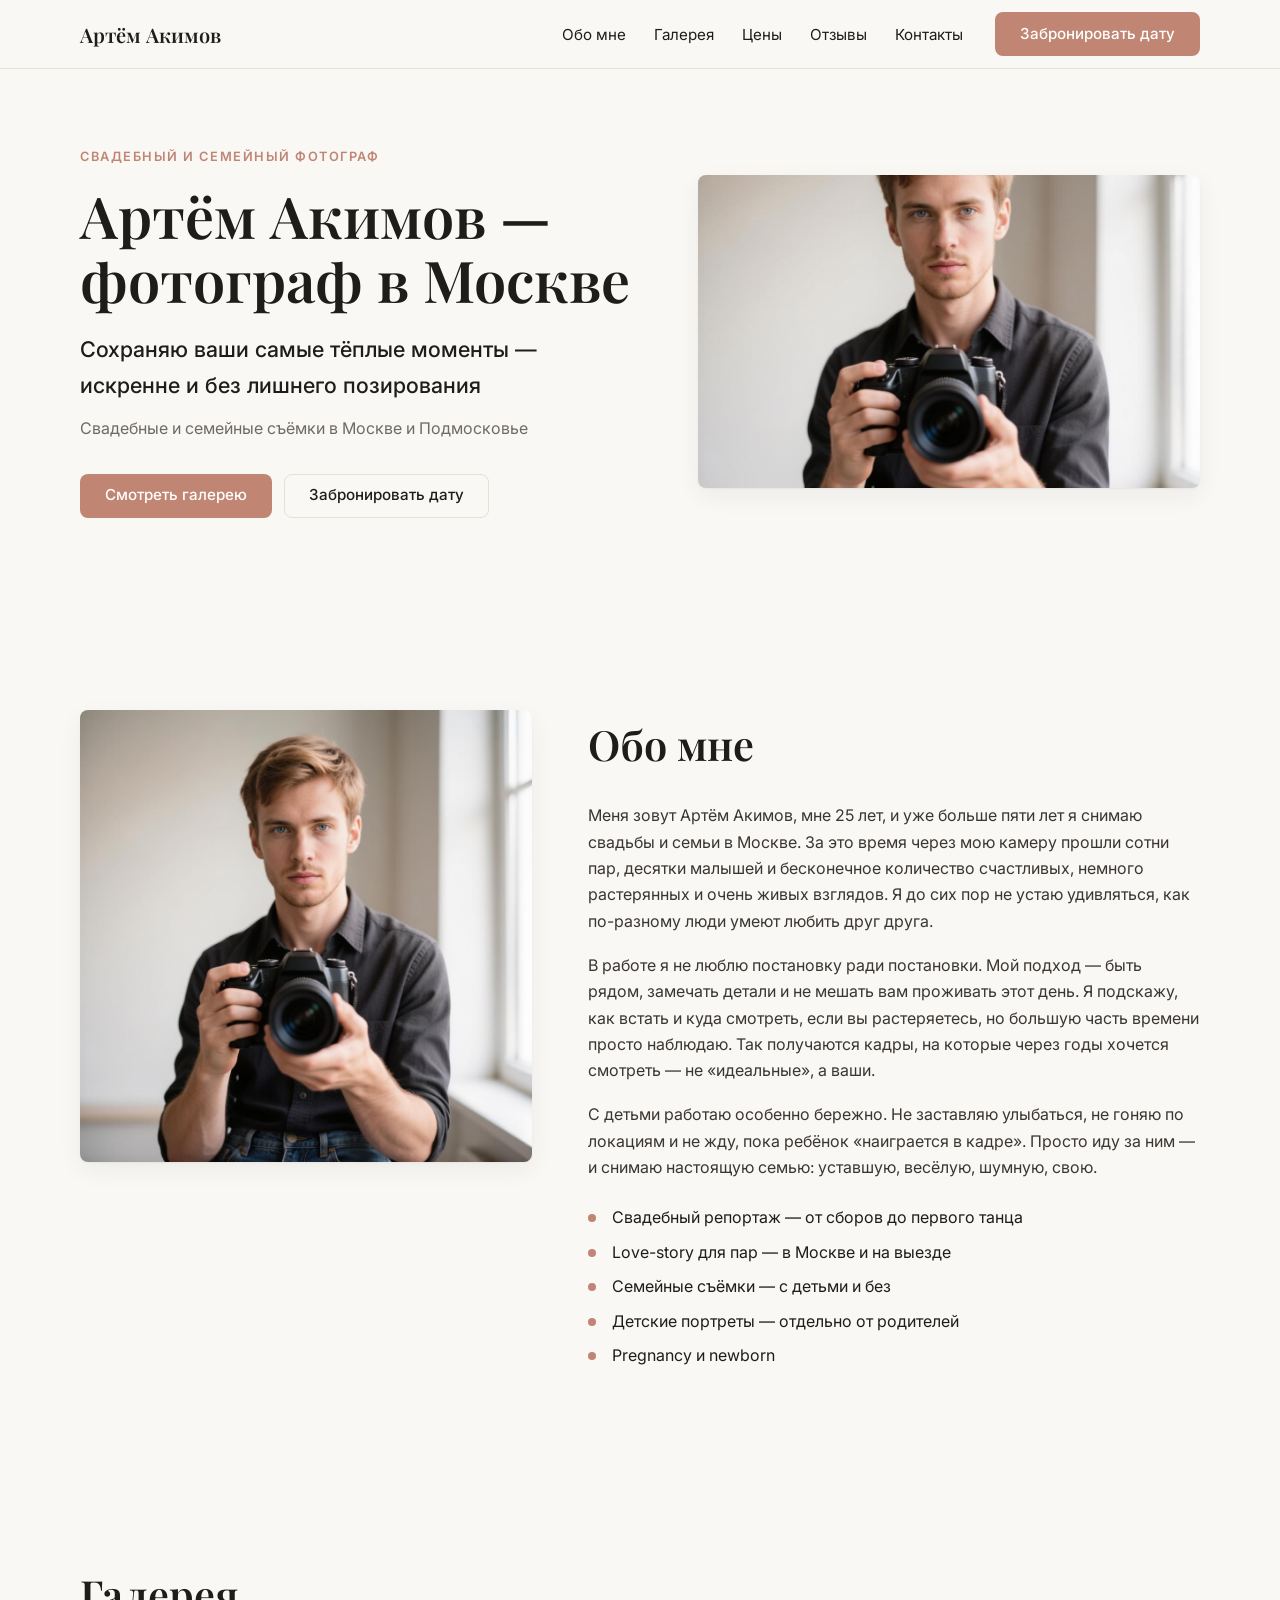
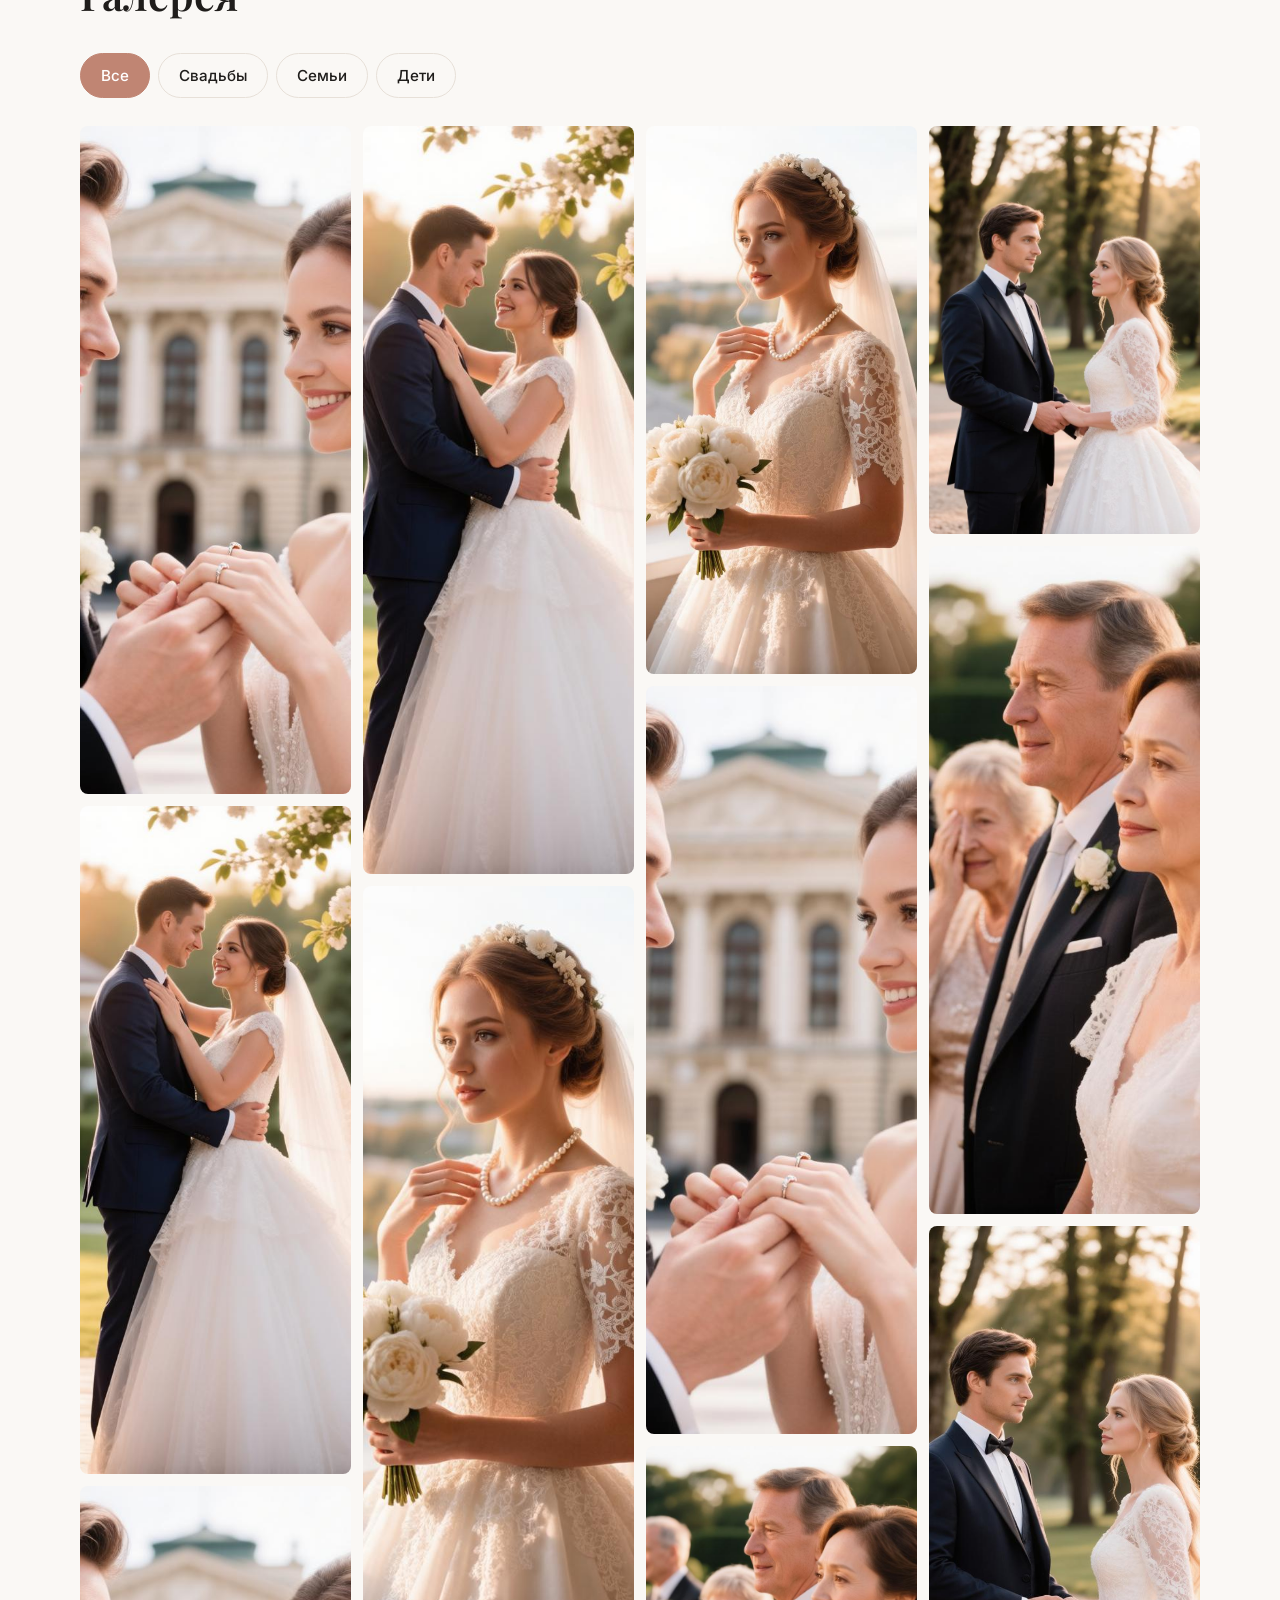
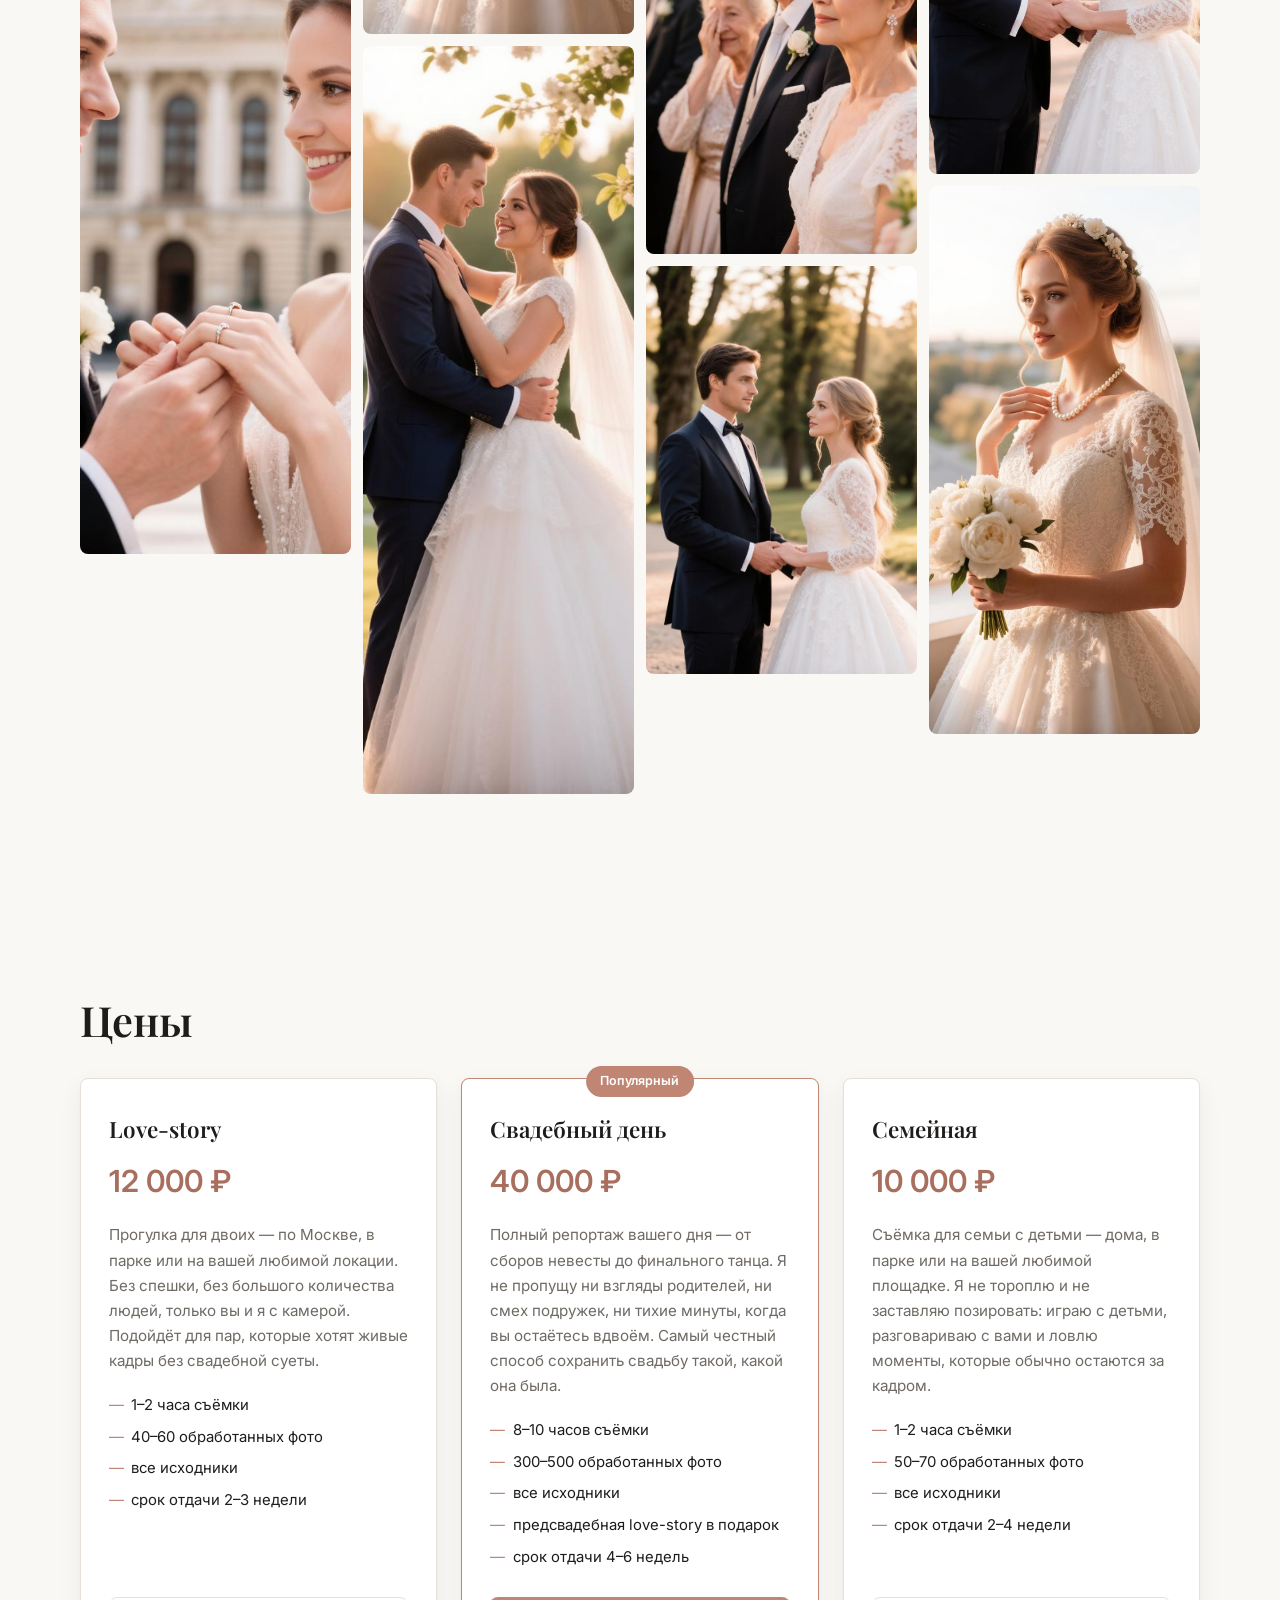
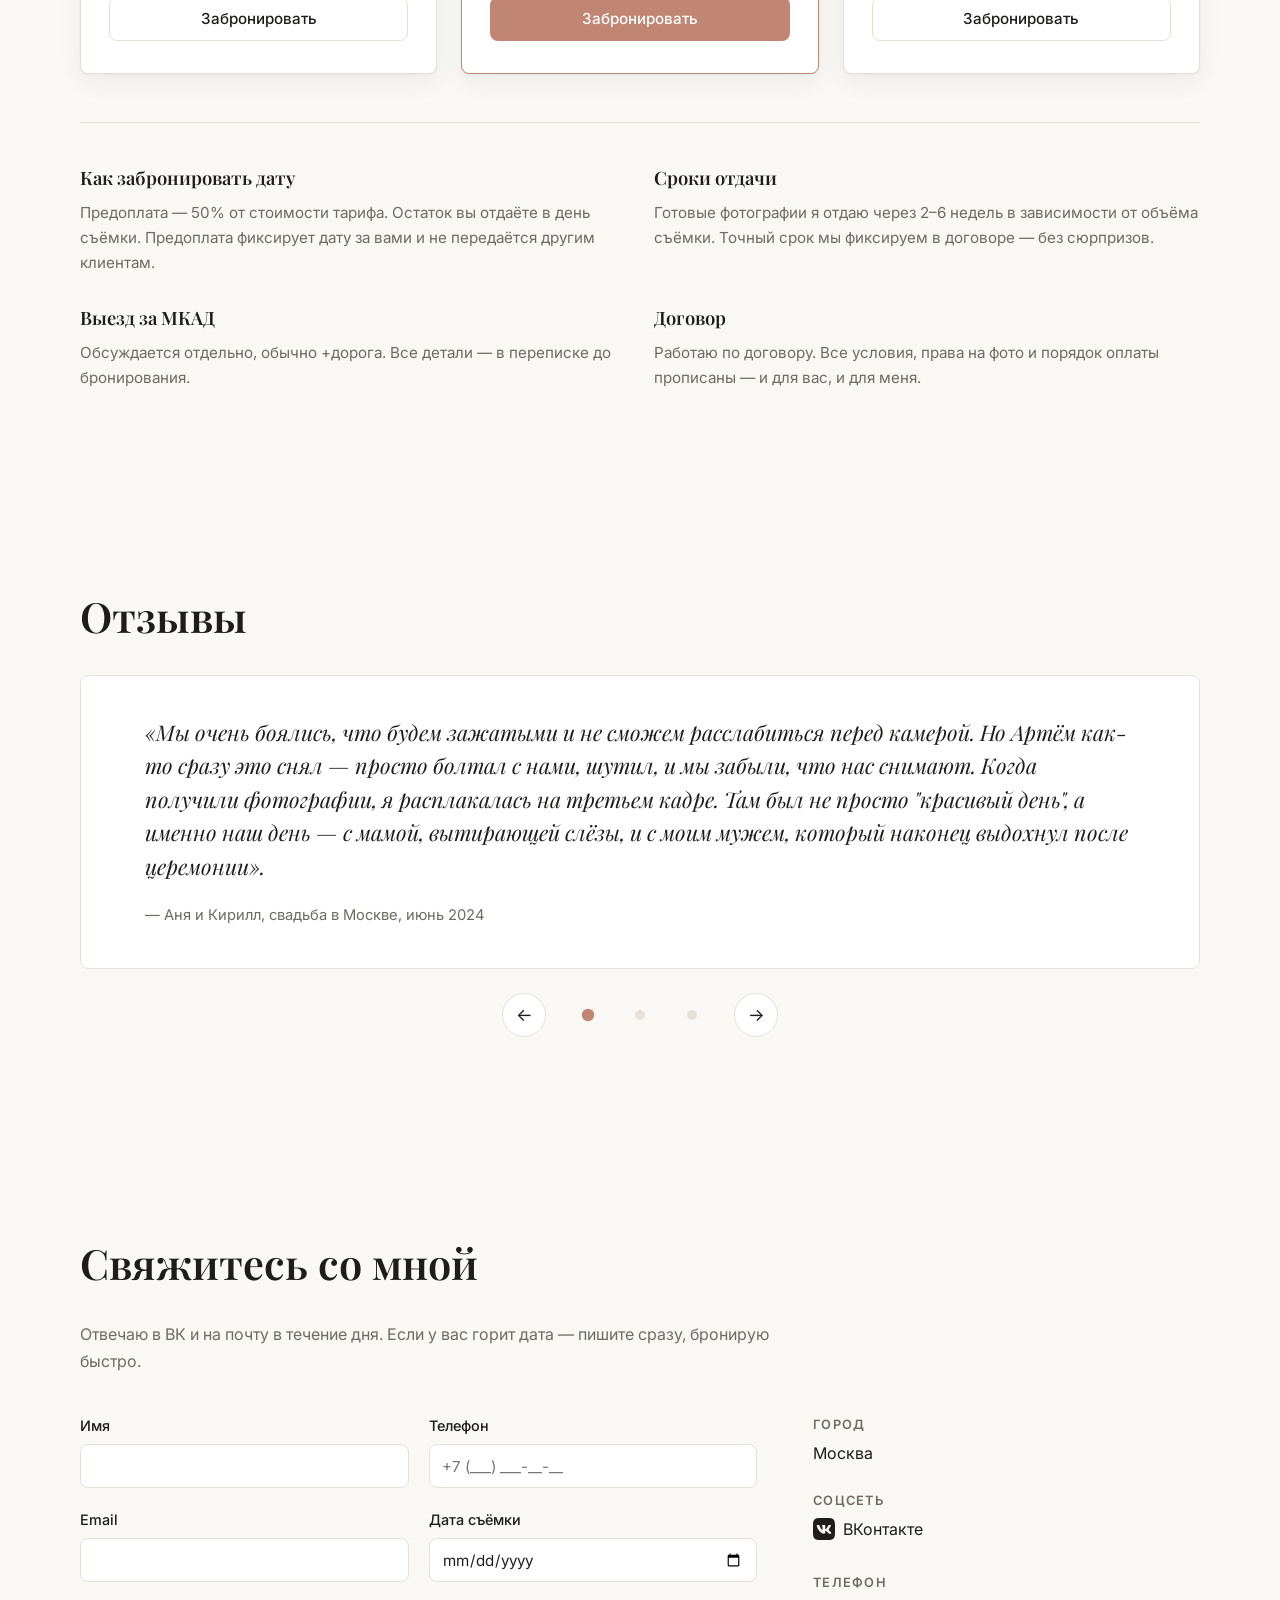
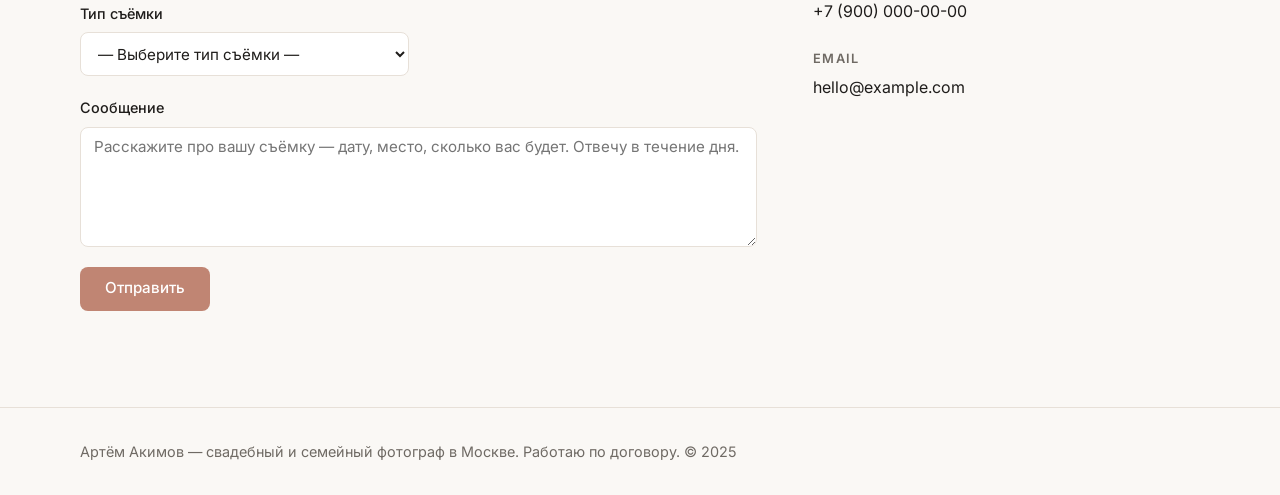
==== index.html @ 5e15978b "Сайт свадебного фотографа с админ-панелью" ====
<!DOCTYPE html>
<html lang="ru">
<head>
  <meta charset="UTF-8">
  <meta name="viewport" content="width=device-width, initial-scale=1">
  <title>Артём Акимов — свадебный и семейный фотограф в Москве</title>
  <meta name="description" content="Свадебные и семейные фотосессии в Москве и Подмосковье. Искренние кадры без лишнего позирования. Работаю по договору, предоплата 50%. Бронируйте дату.">
  <meta name="theme-color" content="#faf8f5">

  <!-- Open Graph -->
  <meta property="og:type" content="website">
  <meta property="og:locale" content="ru_RU">
  <meta property="og:title" content="Артём Акимов — свадебный и семейный фотограф в Москве">
  <meta property="og:description" content="Свадебные и семейные фотосессии в Москве и Подмосковье. Искренние кадры без лишнего позирования.">
  <meta property="og:image" content="data:image/svg+xml,%3Csvg xmlns='http://www.w3.org/2000/svg' width='1200' height='630' viewBox='0 0 1200 630'%3E%3Crect width='100%25' height='100%25' fill='%23faf8f5'/%3E%3Ctext x='50%25' y='50%25' dominant-baseline='middle' text-anchor='middle' font-family='sans-serif' font-size='40' fill='%23c08573'%3EАртём Акимов — свадебный и семейный фотограф в Москве%3C/text%3E%3C/svg%3E">

  <!-- Favicon: inline SVG, без внешних файлов -->
  <link rel="icon" href="data:image/svg+xml,%3Csvg xmlns='http://www.w3.org/2000/svg' viewBox='0 0 32 32'%3E%3Crect width='32' height='32' rx='7' fill='%23c08573'/%3E%3Ccircle cx='16' cy='16' r='8' fill='none' stroke='%23faf8f5' stroke-width='2.5'/%3E%3Ccircle cx='16' cy='16' r='3' fill='%23faf8f5'/%3E%3C/svg%3E">

  <!-- Шрифты: preconnect + display=swap (подключение без блокировки рендера) -->
  <link rel="preconnect" href="https://fonts.googleapis.com">
  <link rel="preconnect" href="https://fonts.gstatic.com" crossorigin>
  <link href="https://fonts.googleapis.com/css2?family=Inter:wght@400;500;600&family=Playfair+Display:ital,wght@0,500;0,600;0,700;1,500&display=swap" rel="stylesheet">

  <link rel="stylesheet" href="style.css">
</head>
<body>

  <a class="skip-link" href="#main">Перейти к содержимому</a>

  <!-- ===== Шапка с навигацией ===== -->
  <header class="header" id="header">
    <div class="container header__inner">
      <a class="header__logo" href="#top">Артём Акимов</a>

      <button class="burger" id="burger" aria-expanded="false" aria-controls="nav" aria-label="Открыть меню">
        <span></span><span></span><span></span>
      </button>

      <nav class="nav" id="nav" aria-label="Основная навигация">
        <ul class="nav__list">
          <li><a href="#about">Обо мне</a></li>
          <li><a href="#gallery">Галерея</a></li>
          <li><a href="#pricing">Цены</a></li>
          <li><a href="#testimonials">Отзывы</a></li>
          <li><a href="#contacts">Контакты</a></li>
        </ul>
        <a class="btn btn--primary nav__cta" href="#contacts">Забронировать дату</a>
      </nav>
    </div>
  </header>

  <main id="main">

    <!-- ===== Hero ===== -->
    <section class="hero" id="top" aria-label="Приветствие">
      <div class="container hero__inner">
        <div class="hero__content">
          <p class="hero__eyebrow">Свадебный и семейный фотограф</p>
          <h1 class="hero__title">Артём Акимов — фотограф в Москве</h1>
          <p class="hero__slogan">Сохраняю ваши самые тёплые моменты — искренне и без лишнего позирования</p>
          <p class="hero__subtitle">Свадебные и семейные съёмки в Москве и Подмосковье</p>
          <div class="hero__actions">
            <a class="btn btn--primary" href="#gallery">Смотреть галерею</a>
            <a class="btn btn--secondary" href="#contacts">Забронировать дату</a>
          </div>
        </div>
        <div class="hero__media">
          <img src="image.jpeg"
               srcset="image.jpeg 1024w"
               sizes="100vw"
               width="1024" height="1024"
               fetchpriority="high" loading="eager" decoding="async"
               alt="Портрет фотографа Артёма Акимова с камерой">
        </div>
      </div>
    </section>

    <!-- ===== Обо мне ===== -->
    <section class="section" id="about">
      <div class="container about__inner">
        <div class="about__media reveal">
          <img src="image.jpeg"
               width="1024" height="1024"
               loading="lazy" decoding="async"
               alt="Портрет фотографа Артёма Акимова с камерой">
        </div>
        <div class="about__content">
          <h2 class="section__title reveal">Обо мне</h2>
          <p class="reveal">Меня зовут Артём Акимов, мне 25 лет, и уже больше пяти лет я снимаю свадьбы и семьи в Москве. За это время через мою камеру прошли сотни пар, десятки малышей и бесконечное количество счастливых, немного растерянных и очень живых взглядов. Я до сих пор не устаю удивляться, как по-разному люди умеют любить друг друга.</p>
          <p class="reveal">В работе я не люблю постановку ради постановки. Мой подход — быть рядом, замечать детали и не мешать вам проживать этот день. Я подскажу, как встать и куда смотреть, если вы растеряетесь, но большую часть времени просто наблюдаю. Так получаются кадры, на которые через годы хочется смотреть — не «идеальные», а ваши.</p>
          <p class="reveal">С детьми работаю особенно бережно. Не заставляю улыбаться, не гоняю по локациям и не жду, пока ребёнок «наиграется в кадре». Просто иду за ним — и снимаю настоящую семью: уставшую, весёлую, шумную, свою.</p>
          <ul class="about__list reveal">
            <li>Свадебный репортаж — от сборов до первого танца</li>
            <li>Love-story для пар — в Москве и на выезде</li>
            <li>Семейные съёмки — с детьми и без</li>
            <li>Детские портреты — отдельно от родителей</li>
            <li>Pregnancy и newborn</li>
          </ul>
        </div>
      </div>
    </section>

    <!-- ===== Галерея ===== -->
    <section class="section" id="gallery">
      <div class="container">
        <h2 class="section__title reveal">Галерея</h2>

        <div class="gallery__tabs reveal" role="group" aria-label="Фильтр галереи">
          <button class="tab is-active" data-filter="all" aria-pressed="true">Все</button>
          <button class="tab" data-filter="weddings" aria-pressed="false">Свадьбы</button>
          <button class="tab" data-filter="families" aria-pressed="false">Семьи</button>
          <button class="tab" data-filter="kids" aria-pressed="false">Дети</button>
        </div>

        <div class="gallery__grid" id="galleryGrid">

          <!-- Фото из папки img: свадебная церемония — обмен кольцами -->
          <figure class="gallery__item" data-category="weddings" data-full="img/image (1).jpeg" style="--span: 34">
            <img src="img/image (1).jpeg"
                 srcset="img/image%20(1).jpeg 1024w"
                 sizes="(max-width: 767px) 50vw, (max-width: 1023px) 33vw, 25vw"
                 width="1024" height="1024" loading="lazy" decoding="async"
                 alt="Свадебная церемония в Москве — жених и невеста обмениваются кольцами">
          </figure>

          <!-- Фото из папки img: первый танец молодожёнов -->
          <figure class="gallery__item" data-category="weddings" data-full="img/image (2).jpeg" style="--span: 38">
            <img src="img/image (2).jpeg"
                 srcset="img/image%20(2).jpeg 1024w"
                 sizes="(max-width: 767px) 50vw, (max-width: 1023px) 33vw, 25vw"
                 width="1024" height="1024" loading="lazy" decoding="async"
                 alt="Первый танец молодожёнов на свадьбе в Подмосковье">
          </figure>

          <!-- Фото из папки img: невеста на сборах -->
          <figure class="gallery__item" data-category="weddings" data-full="img/image (3).jpeg" style="--span: 28">
            <img src="img/image (3).jpeg"
                 srcset="img/image%20(3).jpeg 1024w"
                 sizes="(max-width: 767px) 50vw, (max-width: 1023px) 33vw, 25vw"
                 width="1024" height="1024" loading="lazy" decoding="async"
                 alt="Невеста на сборах — момент перед выходом к жениху">
          </figure>

          <!-- Фото из папки img: свадебный портрет на закате -->
          <figure class="gallery__item" data-category="weddings" data-full="img/image (4).jpeg" style="--span: 21">
            <img src="img/image (4).jpeg"
                 srcset="img/image%20(4).jpeg 1024w"
                 sizes="(max-width: 767px) 50vw, (max-width: 1023px) 33vw, 25vw"
                 width="1024" height="1024" loading="lazy" decoding="async"
                 alt="Свадебный портрет пары на закате в парке">
          </figure>

          <!-- Фото из папки img: эмоции гостей, слёзы родителей -->
          <figure class="gallery__item" data-category="weddings" data-full="img/image (5).jpeg" style="--span: 34">
            <img src="img/image (5).jpeg"
                 srcset="img/image%20(5).jpeg 1024w"
                 sizes="(max-width: 767px) 50vw, (max-width: 1023px) 33vw, 25vw"
                 width="1024" height="1024" loading="lazy" decoding="async"
                 alt="Эмоции гостей на свадьбе — родители вытирают слёзы">
          </figure>

          <!-- Фото из папки img: пара на крыше с видом на Москву -->
          <figure class="gallery__item" data-category="weddings" data-full="img/image (1).jpeg" style="--span: 38">
            <img src="img/image (1).jpeg"
                 srcset="img/image%20(1).jpeg 1024w"
                 sizes="(max-width: 767px) 50vw, (max-width: 1023px) 33vw, 25vw"
                 width="1024" height="1024" loading="lazy" decoding="async"
                 alt="Пара обнимается на крыше с видом на Москву">
          </figure>

          <!-- Фото из папки img: семейная фотосессия с двумя детьми -->
          <figure class="gallery__item" data-category="families" data-full="img/image (2).jpeg" style="--span: 34">
            <img src="img/image (2).jpeg"
                 srcset="img/image%20(2).jpeg 1024w"
                 sizes="(max-width: 767px) 50vw, (max-width: 1023px) 33vw, 25vw"
                 width="1024" height="1024" loading="lazy" decoding="async"
                 alt="Семейная фотосессия с двумя детьми в московском парке">
          </figure>

          <!-- Фото из папки img: родители с малышом на руках дома -->
          <figure class="gallery__item" data-category="families" data-full="img/image (3).jpeg" style="--span: 38">
            <img src="img/image (3).jpeg"
                 srcset="img/image%20(3).jpeg 1024w"
                 sizes="(max-width: 767px) 50vw, (max-width: 1023px) 33vw, 25vw"
                 width="1024" height="1024" loading="lazy" decoding="async"
                 alt="Родители с малышом на руках — тёплый кадр дома">
          </figure>

          <!-- Фото из папки img: семья в осеннем парке Москвы -->
          <figure class="gallery__item" data-category="families" data-full="img/image (4).jpeg" style="--span: 28">
            <img src="img/image (4).jpeg"
                 srcset="img/image%20(4).jpeg 1024w"
                 sizes="(max-width: 767px) 50vw, (max-width: 1023px) 33vw, 25vw"
                 width="1024" height="1024" loading="lazy" decoding="async"
                 alt="Семья гуляет по осеннему парку в Москве">
          </figure>

          <!-- Фото из папки img: мама и дочка смеются -->
          <figure class="gallery__item" data-category="families" data-full="img/image (5).jpeg" style="--span: 21">
            <img src="img/image (5).jpeg"
                 srcset="img/image%20(5).jpeg 1024w"
                 sizes="(max-width: 767px) 50vw, (max-width: 1023px) 33vw, 25vw"
                 width="1024" height="1024" loading="lazy" decoding="async"
                 alt="Мама и дочка смеются на семейной съёмке">
          </figure>

          <!-- Фото из папки img: детский портрет, ребёнок играет в парке -->
          <figure class="gallery__item" data-category="kids" data-full="img/image (1).jpeg" style="--span: 34">
            <img src="img/image (1).jpeg"
                 srcset="img/image%20(1).jpeg 1024w"
                 sizes="(max-width: 767px) 50vw, (max-width: 1023px) 33vw, 25vw"
                 width="1024" height="1024" loading="lazy" decoding="async"
                 alt="Детский портрет — ребёнок играет в парке">
          </figure>

          <!-- Фото из папки img: новорождённый в кроватке -->
          <figure class="gallery__item" data-category="kids" data-full="img/image (2).jpeg" style="--span: 38">
            <img src="img/image (2).jpeg"
                 srcset="img/image%20(2).jpeg 1024w"
                 sizes="(max-width: 767px) 50vw, (max-width: 1023px) 33vw, 25vw"
                 width="1024" height="1024" loading="lazy" decoding="async"
                 alt="Малыш в кроватке — newborn-съёмка дома">
          </figure>

          <!-- Фото из папки img: ребёнок бежит по траве на закате -->
          <figure class="gallery__item" data-category="kids" data-full="img/image (3).jpeg" style="--span: 28">
            <img src="img/image (3).jpeg"
                 srcset="img/image%20(3).jpeg 1024w"
                 sizes="(max-width: 767px) 50vw, (max-width: 1023px) 33vw, 25vw"
                 width="1024" height="1024" loading="lazy" decoding="async"
                 alt="Ребёнок бежит по траве на закате">
          </figure>

          <!-- Фото из папки img: love-story на Патриарших прудах -->
          <figure class="gallery__item" data-category="kids" data-full="img/image (4).jpeg" style="--span: 21">
            <img src="img/image (4).jpeg"
                 srcset="img/image%20(4).jpeg 1024w"
                 sizes="(max-width: 767px) 50vw, (max-width: 1023px) 33vw, 25vw"
                 width="1024" height="1024" loading="lazy" decoding="async"
                 alt="Love-story пары на Патриарших прудах">
          </figure>

        </div>
      </div>
    </section>

    <!-- ===== Цены ===== -->
    <section class="section" id="pricing">
      <div class="container">
        <h2 class="section__title reveal">Цены</h2>

        <div class="pricing__grid">
          <article class="price-card reveal" data-plan="love-story">
            <h3 class="price-card__name">Love-story</h3>
            <p class="price-card__price">12 000 ₽ <!-- цена-заглушка, подтвердить --></p>
            <p class="price-card__desc">Прогулка для двоих — по Москве, в парке или на вашей любимой локации. Без спешки, без большого количества людей, только вы и я с камерой. Подойдёт для пар, которые хотят живые кадры без свадебной суеты.</p>
            <ul class="price-card__includes">
              <li>1–2 часа съёмки</li>
              <li>40–60 обработанных фото</li>
              <li>все исходники</li>
              <li>срок отдачи 2–3 недели</li>
            </ul>
            <a class="btn btn--secondary" href="#contacts">Забронировать</a>
          </article>

          <article class="price-card price-card--popular reveal" data-plan="wedding-day">
            <span class="price-card__badge">Популярный</span>
            <h3 class="price-card__name">Свадебный день</h3>
            <p class="price-card__price">40 000 ₽ <!-- цена-заглушка, подтвердить --></p>
            <p class="price-card__desc">Полный репортаж вашего дня — от сборов невесты до финального танца. Я не пропущу ни взгляды родителей, ни смех подружек, ни тихие минуты, когда вы остаётесь вдвоём. Самый честный способ сохранить свадьбу такой, какой она была.</p>
            <ul class="price-card__includes">
              <li>8–10 часов съёмки</li>
              <li>300–500 обработанных фото</li>
              <li>все исходники</li>
              <li>предсвадебная love-story в подарок</li>
              <li>срок отдачи 4–6 недель</li>
            </ul>
            <a class="btn btn--primary" href="#contacts">Забронировать</a>
          </article>

          <article class="price-card reveal" data-plan="family">
            <h3 class="price-card__name">Семейная</h3>
            <p class="price-card__price">10 000 ₽ <!-- цена-заглушка, подтвердить --></p>
            <p class="price-card__desc">Съёмка для семьи с детьми — дома, в парке или на вашей любимой площадке. Я не тороплю и не заставляю позировать: играю с детьми, разговариваю с вами и ловлю моменты, которые обычно остаются за кадром.</p>
            <ul class="price-card__includes">
              <li>1–2 часа съёмки</li>
              <li>50–70 обработанных фото</li>
              <li>все исходники</li>
              <li>срок отдачи 2–4 недели</li>
            </ul>
            <a class="btn btn--secondary" href="#contacts">Забронировать</a>
          </article>
        </div>

        <!-- Условия — отдельным блоком -->
        <div class="terms reveal">
          <div class="terms__item">
            <h3>Как забронировать дату</h3>
            <p>Предоплата — 50% от стоимости тарифа. Остаток вы отдаёте в день съёмки. Предоплата фиксирует дату за вами и не передаётся другим клиентам.</p>
          </div>
          <div class="terms__item">
            <h3>Сроки отдачи</h3>
            <p>Готовые фотографии я отдаю через 2–6 недель в зависимости от объёма съёмки. Точный срок мы фиксируем в договоре — без сюрпризов.</p>
          </div>
          <div class="terms__item">
            <h3>Выезд за МКАД</h3>
            <p>Обсуждается отдельно, обычно +дорога. Все детали — в переписке до бронирования.</p>
          </div>
          <div class="terms__item">
            <h3>Договор</h3>
            <p>Работаю по договору. Все условия, права на фото и порядок оплаты прописаны — и для вас, и для меня.</p>
          </div>
        </div>
      </div>
    </section>

    <!-- ===== Отзывы ===== -->
    <section class="section" id="testimonials">
      <div class="container">
        <h2 class="section__title reveal">Отзывы</h2>

        <div class="slider reveal" id="testimonialsSlider" aria-roledescription="карусель" aria-label="Отзывы клиентов">
          <div class="slider__viewport">
            <div class="slider__track">

              <figure class="slider__slide">
                <blockquote>
                  <p>«Мы очень боялись, что будем зажатыми и не сможем расслабиться перед камерой. Но Артём как-то сразу это снял — просто болтал с нами, шутил, и мы забыли, что нас снимают. Когда получили фотографии, я расплакалась на третьем кадре. Там был не просто "красивый день", а именно наш день — с мамой, вытирающей слёзы, и с моим мужем, который наконец выдохнул после церемонии».</p>
                </blockquote>
                <figcaption>— Аня и Кирилл, свадьба в Москве, июнь 2024</figcaption>
              </figure>

              <figure class="slider__slide">
                <blockquote>
                  <p>«У нас двое детей, младшему два года, и я честно не верила, что получится хоть один кадр, где все смотрят в камеру. Но Артём не пытался нас построить — он просто играл с детьми, а мы были рядом. В итоге фотографии получились такими живыми, что бабушка не поверила, что это мы. Теперь это наши самые любимые семейные кадры».</p>
                </blockquote>
                <figcaption>— Марина и Сергей, семейная съёмка, сентябрь 2024</figcaption>
              </figure>

              <figure class="slider__slide">
                <blockquote>
                  <p>«Мы снимали love-story за неделю до свадьбы и очень волновались — казалось, что будет неловко. Но прогулка получилась как свидание: мы просто гуляли, смеялись, и я почти забыла, что рядом ходит фотограф. Фото получились тёплые, настоящие, без "журнального" глянца. Именно такие мы и хотели».</p>
                </blockquote>
                <figcaption>— Лиза и Артём, love-story, май 2024</figcaption>
              </figure>

            </div>
          </div>

          <div class="slider__controls">
            <button class="slider__btn slider__btn--prev" aria-label="Предыдущий отзыв">←</button>
            <div class="slider__dots" role="tablist" aria-label="Выбор отзыва"></div>
            <button class="slider__btn slider__btn--next" aria-label="Следующий отзыв">→</button>
          </div>
        </div>
      </div>
    </section>

    <!-- ===== Контакты ===== -->
    <section class="section" id="contacts">
      <div class="container">
        <h2 class="section__title reveal">Свяжитесь со мной</h2>
        <p class="section__lead reveal">Отвечаю в ВК и на почту в течение дня. Если у вас горит дата — пишите сразу, бронирую быстро.</p>

        <div class="contacts__inner">
          <!-- Форма-заглушка: для приёма заявок подключите Formspree / Netlify Forms / свой бэкенд -->
          <form class="form reveal" id="contactForm" action="#" method="post">
            <div class="form__field">
              <label for="name">Имя</label>
              <input type="text" id="name" name="name" required autocomplete="name">
            </div>
            <div class="form__field">
              <label for="phone">Телефон</label>
              <input type="tel" id="phone" name="phone" required autocomplete="phone" placeholder="+7 (___) ___-__-__">
            </div>
            <div class="form__field">
              <label for="email">Email</label>
              <input type="email" id="email" name="email" autocomplete="email">
            </div>
            <div class="form__field">
              <label for="date">Дата съёмки</label>
              <input type="date" id="date" name="date">
            </div>
            <div class="form__field">
              <label for="type">Тип съёмки</label>
              <select id="type" name="type">
                <option value="" selected>— Выберите тип съёмки —</option>
                <option value="wedding">Свадьба</option>
                <option value="love-story">Love-story</option>
                <option value="family">Семейная</option>
                <option value="kids">Детская</option>
                <option value="other">Другое</option>
              </select>
            </div>
            <div class="form__field form__field--full">
              <label for="message">Сообщение</label>
              <textarea id="message" name="message" rows="5" placeholder="Расскажите про вашу съёмку — дату, место, сколько вас будет. Отвечу в течение дня."></textarea>
            </div>
            <button class="btn btn--primary form__submit" type="submit">Отправить</button>
          </form>

          <aside class="contacts__aside reveal">
            <div class="contacts__item">
              <h3>Город</h3>
              <p data-contact="city">Москва</p>
            </div>
            <div class="contacts__item">
              <h3>Соцсеть</h3>
              <p>
                <a class="contacts__vk" data-contact="vk" href="https://vk.com/username" target="_blank" rel="noopener noreferrer">
                  <!-- заменить на реальный профиль -->
                  <svg viewBox="0 0 24 24" aria-hidden="true" focusable="false"><path d="M15.684 0H8.316C1.592 0 0 1.592 0 8.316v7.368C0 22.408 1.592 24 8.316 24h7.368C22.408 24 24 22.408 24 15.684V8.316C24 1.592 22.408 0 15.684 0zm3.692 17.123h-1.744c-.66 0-.864-.525-2.05-1.727-1.033-1-1.49-1.135-1.744-1.135-.356 0-.458.102-.458.593v1.575c0 .424-.135.678-1.253.678-1.846 0-3.896-1.118-5.335-3.202C4.624 10.857 4.03 8.57 4.03 8.096c0-.254.102-.491.593-.491h1.744c.44 0 .61.203.78.678.863 2.49 2.303 4.675 2.896 4.675.22 0 .322-.102.322-.66V9.721c-.068-1.186-.695-1.287-.695-1.71 0-.203.17-.407.44-.407h2.744c.373 0 .508.203.508.643v3.473c0 .372.17.508.271.508.22 0 .407-.136.813-.542 1.254-1.406 2.151-3.574 2.151-3.574.119-.254.322-.491.763-.491h1.744c.525 0 .644.27.525.643-.22 1.017-2.354 4.031-2.354 4.031-.186.305-.254.44 0 .78.186.254.796.779 1.203 1.253.745.847 1.32 1.558 1.473 2.05.17.49-.085.744-.576.744z"/></svg>
                  ВКонтакте
                </a>
              </p>
            </div>
            <div class="contacts__item">
              <h3>Телефон</h3>
              <p><a data-contact="phone" href="tel:+79000000000">+7 (900) 000-00-00</a> <!-- заменить на реальный номер --></p>
            </div>
            <div class="contacts__item">
              <h3>Email</h3>
              <p><a data-contact="email" href="mailto:hello@example.com">hello@example.com</a> <!-- заменить на реальный email --></p>
            </div>
          </aside>
        </div>
      </div>
    </section>

  </main>

  <!-- ===== Футер ===== -->
  <footer class="footer">
    <div class="container">
      <p>Артём Акимов — свадебный и семейный фотограф в Москве. Работаю по договору. © 2025</p>
    </div>
  </footer>

  <!-- ===== Лайтбок ===== -->
  <div class="lightbox" id="lightbox" role="dialog" aria-modal="true" aria-label="Просмотр фотографии" hidden>
    <button class="lightbox__close" aria-label="Закрыть просмотр">×</button>
    <button class="lightbox__nav lightbox__nav--prev" aria-label="Предыдущее фото">←</button>
    <figure class="lightbox__figure">
      <img id="lightboxImg" src="" alt="">
      <figcaption id="lightboxCaption"></figcaption>
    </figure>
    <button class="lightbox__nav lightbox__nav--next" aria-label="Следующее фото">→</button>
  </div>

  <!-- Сначала применяем данные из админки, затем инициализируем галерею/лайтбокс -->
  <script src="content.js" defer></script>
  <script src="script.js" defer></script>
</body>
</html>
---- style.css ----
/* ============================================================
   Дизайн-токены
   ============================================================ */
:root {
  --bg: #faf8f5;
  --surface: #ffffff;
  --text: #1f1d1b;
  --muted: #6f6a64;
  --accent: #c08573;
  --accent-dark: #a96f5e;
  --line: #e7e0d8;
  --radius: 8px;
  --header-h: 68px;
  --font-head: 'Playfair Display', 'Cormorant', Georgia, 'Times New Roman', serif;
  --font-body: 'Inter', system-ui, -apple-system, 'Segoe UI', sans-serif;
  --shadow: 0 1px 2px rgba(31, 29, 27, .04), 0 8px 24px rgba(31, 29, 27, .06);
  --container: 1120px;
}

/* ============================================================
   База
   ============================================================ */
*,
*::before,
*::after {
  box-sizing: border-box;
  margin: 0;
  padding: 0;
}

html {
  scroll-behavior: smooth;
}

body {
  background: var(--bg);
  color: var(--text);
  font-family: var(--font-body);
  font-size: 1rem;
  line-height: 1.65;
  overflow-x: clip;
}

img {
  max-width: 100%;
  height: auto;
  display: block;
}

a {
  color: inherit;
}

button {
  font: inherit;
}

::selection {
  background: rgba(192, 133, 115, .25);
}

/* Видимый фокус для клавиатурной навигации */
:focus-visible {
  outline: 2px solid var(--accent);
  outline-offset: 3px;
  border-radius: 4px;
}

/* Блокировка скролла при открытом меню/лайтбоксе */
body.menu-open,
body.lightbox-open {
  overflow: hidden;
}

.container {
  width: min(var(--container), 100% - 2.5rem);
  margin-inline: auto;
}

/* Ссылка «перейти к содержимому» */
.skip-link {
  position: absolute;
  left: 1rem;
  top: -4rem;
  z-index: 200;
  background: var(--text);
  color: var(--bg);
  padding: .6rem 1rem;
  border-radius: var(--radius);
  text-decoration: none;
  transition: top .2s;
}

.skip-link:focus-visible {
  top: 1rem;
}

/* ============================================================
   Кнопки
   ============================================================ */
.btn {
  display: inline-flex;
  align-items: center;
  justify-content: center;
  min-height: 44px;
  padding: .7rem 1.5rem;
  border-radius: var(--radius);
  border: 1px solid transparent;
  font-weight: 500;
  font-size: .95rem;
  line-height: 1.2;
  text-decoration: none;
  cursor: pointer;
  transition: background .2s, color .2s, border-color .2s, transform .15s, box-shadow .2s;
}

.btn--primary {
  background: var(--accent);
  color: #fff;
}

.btn--primary:hover {
  background: var(--accent-dark);
  transform: translateY(-1px);
}

.btn--secondary {
  background: transparent;
  color: var(--text);
  border-color: var(--line);
}

.btn--secondary:hover {
  border-color: var(--accent);
  color: var(--accent-dark);
}

/* ============================================================
   Шапка и навигация
   ============================================================ */
.header {
  position: sticky;
  top: 0;
  z-index: 50;
  background: rgba(250, 248, 245, .92);
  backdrop-filter: blur(10px);
  -webkit-backdrop-filter: blur(10px);
  border-bottom: 1px solid var(--line);
}

.header__inner {
  display: flex;
  align-items: center;
  justify-content: space-between;
  min-height: var(--header-h);
}

.header__logo {
  font-family: var(--font-head);
  font-size: 1.25rem;
  font-weight: 600;
  color: var(--text);
  text-decoration: none;
}

.nav__list {
  display: flex;
  align-items: center;
  gap: 1.75rem;
  list-style: none;
}

.nav__list a {
  color: var(--text);
  text-decoration: none;
  font-size: .95rem;
  padding: .5rem 0;
  position: relative;
}

.nav__list a::after {
  content: '';
  position: absolute;
  left: 0;
  bottom: 0;
  width: 0;
  height: 2px;
  background: var(--accent);
  transition: width .25s;
}

.nav__list a:hover::after {
  width: 100%;
}

/* Бургер (только мобильные) */
.burger {
  display: flex;
  flex-direction: column;
  justify-content: center;
  gap: 5px;
  width: 44px;
  height: 44px;
  padding: 10px;
  background: none;
  border: none;
  cursor: pointer;
}

.burger span {
  display: block;
  width: 100%;
  height: 2px;
  border-radius: 2px;
  background: var(--text);
  transition: transform .3s, opacity .3s;
}

body.menu-open .burger span:nth-child(1) {
  transform: translateY(7px) rotate(45deg);
}

body.menu-open .burger span:nth-child(2) {
  opacity: 0;
}

body.menu-open .burger span:nth-child(3) {
  transform: translateY(-7px) rotate(-45deg);
}

/* Мобильная панель меню */
@media (max-width: 1023px) {
  .nav {
    position: fixed;
    top: var(--header-h);
    left: 0;
    right: 0;
    background: var(--bg);
    border-bottom: 1px solid var(--line);
    padding: 1rem 1.25rem 1.5rem;
    transform: translateY(-12px);
    opacity: 0;
    visibility: hidden;
    transition: opacity .25s, transform .25s, visibility .25s;
  }

  body.menu-open .nav {
    transform: none;
    opacity: 1;
    visibility: visible;
  }

  .nav__list {
    flex-direction: column;
    align-items: stretch;
    gap: .25rem;
  }

  .nav__list a {
    display: block;
    padding: .75rem 0;
    font-size: 1.05rem;
  }

  .nav__list a::after {
    display: none;
  }

  .nav__cta {
    margin-top: 1rem;
  }
}

@media (min-width: 1024px) {
  .burger {
    display: none;
  }

  .nav {
    display: flex;
    align-items: center;
    gap: 2rem;
  }
}

/* ============================================================
   Hero
   ============================================================ */
.hero {
  padding-block: clamp(2.5rem, 6vw, 5rem) clamp(3.5rem, 8vw, 6rem);
}

.hero__inner {
  display: grid;
  gap: 2.5rem;
  align-items: center;
}

@media (min-width: 1024px) {
  .hero__inner {
    grid-template-columns: 1.05fr .95fr;
    gap: 4rem;
  }
}

.hero__eyebrow {
  margin-bottom: 1rem;
  color: var(--accent);
  font-size: .8rem;
  font-weight: 600;
  letter-spacing: .12em;
  text-transform: uppercase;
}

.hero__title {
  margin-bottom: 1.25rem;
  font-family: var(--font-head);
  font-size: clamp(2.2rem, 5.5vw, 3.6rem);
  font-weight: 600;
  line-height: 1.12;
}

.hero__slogan {
  margin-bottom: .75rem;
  font-size: clamp(1.1rem, 2.2vw, 1.35rem);
  font-weight: 500;
}

.hero__subtitle {
  margin-bottom: 2rem;
  color: var(--muted);
}

.hero__actions {
  display: flex;
  flex-wrap: wrap;
  gap: .75rem;
}

.hero__media img {
  width: 100%;
  aspect-ratio: 8 / 5;
  object-fit: cover;
  border-radius: var(--radius);
  box-shadow: var(--shadow);
}

/* ============================================================
   Секции
   ============================================================ */
.section {
  padding-block: clamp(3.5rem, 8vw, 6rem);
  scroll-margin-top: calc(var(--header-h) + 12px);
}

.section__title {
  margin-bottom: 1.5rem;
  font-family: var(--font-head);
  font-size: clamp(1.8rem, 4vw, 2.6rem);
  font-weight: 600;
}

.section__lead {
  max-width: 46rem;
  margin-bottom: 2.5rem;
  color: var(--muted);
}

/* Появление при скролле */
.reveal {
  opacity: 0;
  transform: translateY(24px);
  transition: opacity .6s ease, transform .6s ease;
}

.reveal.is-visible {
  opacity: 1;
  transform: none;
}

/* ============================================================
   Обо мне
   ============================================================ */
.about__inner {
  display: grid;
  gap: 2.5rem;
}

@media (min-width: 900px) {
  .about__inner {
    grid-template-columns: .85fr 1.15fr;
    gap: 3.5rem;
    align-items: start;
  }
}

.about__media img {
  width: 100%;
  border-radius: var(--radius);
  box-shadow: var(--shadow);
}

.about__content p {
  margin-bottom: 1.1rem;
  color: #3a3632;
}

.about__list {
  display: grid;
  gap: .5rem;
  margin-top: 1.5rem;
  list-style: none;
}

.about__list li {
  position: relative;
  padding-left: 1.5rem;
}

.about__list li::before {
  content: '';
  position: absolute;
  left: 0;
  top: .62em;
  width: 8px;
  height: 8px;
  border-radius: 50%;
  background: var(--accent);
}

/* ============================================================
   Галерея
   ============================================================ */
.gallery__tabs {
  display: flex;
  flex-wrap: wrap;
  gap: .5rem;
  margin-bottom: 1.75rem;
}

.tab {
  min-height: 44px;
  padding: .55rem 1.25rem;
  border: 1px solid var(--line);
  border-radius: 999px;
  background: transparent;
  color: var(--text);
  font-weight: 500;
  font-size: .95rem;
  cursor: pointer;
  transition: background .2s, color .2s, border-color .2s;
}

.tab:hover {
  border-color: var(--accent);
}

.tab.is-active {
  background: var(--accent);
  border-color: var(--accent);
  color: #fff;
}

/* Masonry на CSS Grid: высота задаётся  span-ом через --span */
.gallery__grid {
  display: grid;
  grid-template-columns: repeat(2, 1fr);
  grid-auto-rows: 8px;
  grid-auto-flow: dense;
  gap: 12px;
}

@media (min-width: 768px) {
  .gallery__grid {
    grid-template-columns: repeat(3, 1fr);
  }
}

@media (min-width: 1024px) {
  .gallery__grid {
    grid-template-columns: repeat(4, 1fr);
  }
}

.gallery__item {
  grid-row: span var(--span, 30);
  overflow: hidden;
  border-radius: var(--radius);
  background: var(--line); /* тёплый плейсхолдер до загрузки */
  cursor: zoom-in;
}

.gallery__item img {
  width: 100%;
  height: 100%;
  object-fit: cover;
  transition: transform .4s ease;
}

.gallery__item:hover img,
.gallery__item:focus-visible img {
  transform: scale(1.04);
}

.gallery__item.is-hidden {
  display: none;
}

/* ============================================================
   Цены
   ============================================================ */
.pricing__grid {
  display: grid;
  gap: 1.5rem;
}

@media (min-width: 1024px) {
  .pricing__grid {
    grid-template-columns: repeat(3, 1fr);
    align-items: stretch;
  }
}

.price-card {
  position: relative;
  display: flex;
  flex-direction: column;
  padding: 2rem 1.75rem;
  background: var(--surface);
  border: 1px solid var(--line);
  border-radius: var(--radius);
  box-shadow: var(--shadow);
}

.price-card--popular {
  border-color: var(--accent);
}

.price-card__badge {
  position: absolute;
  top: -13px;
  left: 50%;
  transform: translateX(-50%);
  padding: .3rem .9rem;
  background: var(--accent);
  color: #fff;
  border-radius: 999px;
  font-size: .78rem;
  font-weight: 600;
  white-space: nowrap;
}

.price-card__name {
  margin-bottom: .5rem;
  font-family: var(--font-head);
  font-size: 1.4rem;
  font-weight: 600;
}

.price-card__price {
  margin-bottom: 1rem;
  color: var(--accent-dark);
  font-size: 1.9rem;
  font-weight: 600;
}

.price-card__desc {
  margin-bottom: 1.25rem;
  color: var(--muted);
  font-size: .95rem;
}

.price-card__includes {
  display: grid;
  gap: .45rem;
  margin-bottom: 1.75rem;
  list-style: none;
}

.price-card__includes li {
  position: relative;
  padding-left: 1.4rem;
  font-size: .93rem;
}

.price-card__includes li::before {
  content: '—';
  position: absolute;
  left: 0;
  color: var(--accent);
}

.price-card .btn {
  margin-top: auto;
}

/* Условия — отдельный блок под карточками */
.terms {
  display: grid;
  gap: 1.75rem;
  margin-top: 3rem;
  padding-top: 2.5rem;
  border-top: 1px solid var(--line);
}

@media (min-width: 768px) {
  .terms {
    grid-template-columns: 1fr 1fr;
  }
}

.terms__item h3 {
  margin-bottom: .4rem;
  font-family: var(--font-head);
  font-size: 1.15rem;
  font-weight: 600;
}

.terms__item p {
  color: var(--muted);
  font-size: .95rem;
}

/* ============================================================
   Слайдер отзывов
   ============================================================ */
.slider__viewport {
  overflow: hidden;
  border-radius: var(--radius);
}

.slider__track {
  display: flex;
  transition: transform .5s ease;
}

.slider__slide {
  flex: 0 0 100%;
  padding: 2.5rem clamp(1.25rem, 5vw, 4rem);
  background: var(--surface);
  border: 1px solid var(--line);
  border-radius: var(--radius);
}

.slider__slide blockquote p {
  margin-bottom: 1.25rem;
  font-family: var(--font-head);
  font-size: clamp(1.05rem, 2.4vw, 1.35rem);
  font-style: italic;
  line-height: 1.55;
}

.slider__slide figcaption {
  color: var(--muted);
  font-size: .92rem;
}

.slider__controls {
  display: flex;
  align-items: center;
  justify-content: center;
  gap: 1.25rem;
  margin-top: 1.5rem;
}

.slider__btn {
  display: inline-flex;
  align-items: center;
  justify-content: center;
  width: 44px;
  height: 44px;
  border: 1px solid var(--line);
  border-radius: 50%;
  background: var(--surface);
  color: var(--text);
  font-size: 1.1rem;
  cursor: pointer;
  transition: border-color .2s, color .2s;
}

.slider__btn:hover {
  border-color: var(--accent);
  color: var(--accent-dark);
}

.slider__dots {
  display: flex;
  gap: .5rem;
}

/* Хит-зона 44×44, визуальная точка 10px */
.slider__dot {
  display: inline-flex;
  align-items: center;
  justify-content: center;
  width: 44px;
  height: 44px;
  border: none;
  background: none;
  cursor: pointer;
}

.slider__dot::before {
  content: '';
  width: 10px;
  height: 10px;
  border-radius: 50%;
  background: var(--line);
  transition: background .2s, transform .2s;
}

.slider__dot.is-active::before {
  background: var(--accent);
  transform: scale(1.25);
}

/* ============================================================
   Контакты
   ============================================================ */
.contacts__inner {
  display: grid;
  gap: 2.5rem;
}

@media (min-width: 900px) {
  .contacts__inner {
    grid-template-columns: 1.4fr .8fr;
    gap: 3.5rem;
  }
}

.form {
  display: grid;
  gap: 1.25rem;
}

@media (min-width: 640px) {
  .form {
    grid-template-columns: 1fr 1fr;
  }

  .form__field--full,
  .form__submit {
    grid-column: 1 / -1;
  }
}

.form__field {
  display: grid;
  gap: .4rem;
}

.form__field label {
  font-size: .9rem;
  font-weight: 500;
}

.form__field input,
.form__field select,
.form__field textarea {
  width: 100%;
  min-height: 44px;
  padding: .6rem .8rem;
  border: 1px solid var(--line);
  border-radius: var(--radius);
  background: var(--surface);
  color: var(--text);
  font: 400 .95rem var(--font-body);
  transition: border-color .2s, box-shadow .2s;
}

.form__field textarea {
  min-height: 120px;
  resize: vertical;
}

.form__field input:focus,
.form__field select:focus,
.form__field textarea:focus {
  border-color: var(--accent);
  outline: none;
  box-shadow: 0 0 0 3px rgba(192, 133, 115, .18);
}

.form__submit {
  justify-self: start;
}

.contacts__aside {
  display: grid;
  gap: 1.5rem;
  align-content: start;
}

.contacts__item h3 {
  margin-bottom: .3rem;
  color: var(--muted);
  font-size: .8rem;
  font-weight: 600;
  letter-spacing: .1em;
  text-transform: uppercase;
}

.contacts__item a {
  color: var(--text);
  text-decoration: none;
}

.contacts__item a:hover {
  color: var(--accent-dark);
}

.contacts__vk {
  display: inline-flex;
  align-items: center;
  gap: .5rem;
}

.contacts__vk svg {
  width: 22px;
  height: 22px;
  fill: currentColor;
}

/* ============================================================
   Футер
   ============================================================ */
.footer {
  padding-block: 2rem;
  border-top: 1px solid var(--line);
  color: var(--muted);
  font-size: .9rem;
}

/* ============================================================
   Лайтбокс
   ============================================================ */
.lightbox {
  position: fixed;
  inset: 0;
  z-index: 100;
  display: flex;
  align-items: center;
  justify-content: center;
  padding: 1.5rem;
  background: rgba(31, 29, 27, .96);
}

.lightbox[hidden] {
  display: none;
}

.lightbox__figure {
  display: grid;
  gap: .75rem;
  max-width: min(900px, 92vw);
  max-height: 88vh;
}

.lightbox__figure img {
  width: auto;
  height: auto;
  max-width: 100%;
  max-height: 78vh;
  margin-inline: auto;
  border-radius: var(--radius);
  object-fit: contain;
}

.lightbox__figure figcaption {
  color: #d8d2cb;
  font-size: .9rem;
  text-align: center;
}

.lightbox__close {
  position: absolute;
  top: 1rem;
  right: 1rem;
  width: 48px;
  height: 48px;
  border: 1px solid rgba(255, 255, 255, .25);
  border-radius: 50%;
  background: transparent;
  color: #fff;
  font-size: 1.5rem;
  line-height: 1;
  cursor: pointer;
}

.lightbox__nav {
  position: absolute;
  top: 50%;
  transform: translateY(-50%);
  width: 48px;
  height: 48px;
  border: 1px solid rgba(255, 255, 255, .25);
  border-radius: 50%;
  background: rgba(255, 255, 255, .06);
  color: #fff;
  font-size: 1.3rem;
  line-height: 1;
  cursor: pointer;
}

.lightbox__nav--prev {
  left: 1rem;
}

.lightbox__nav--next {
  right: 1rem;
}

.lightbox__close:hover,
.lightbox__nav:hover {
  background: rgba(255, 255, 255, .15);
}

@media (max-width: 640px) {
  .lightbox__nav {
    top: auto;
    bottom: 1.25rem;
    transform: none;
  }

  .lightbox__nav--prev {
    left: 25%;
  }

  .lightbox__nav--next {
    right: 25%;
  }
}

/* ============================================================
   Уважение к prefers-reduced-motion
   ============================================================ */
@media (prefers-reduced-motion: reduce) {
  html {
    scroll-behavior: auto;
  }

  *,
  *::before,
  *::after {
    animation-duration: .01ms !important;
    animation-iteration-count: 1 !important;
    transition-duration: .01ms !important;
  }

  .reveal {
    opacity: 1;
    transform: none;
  }
}
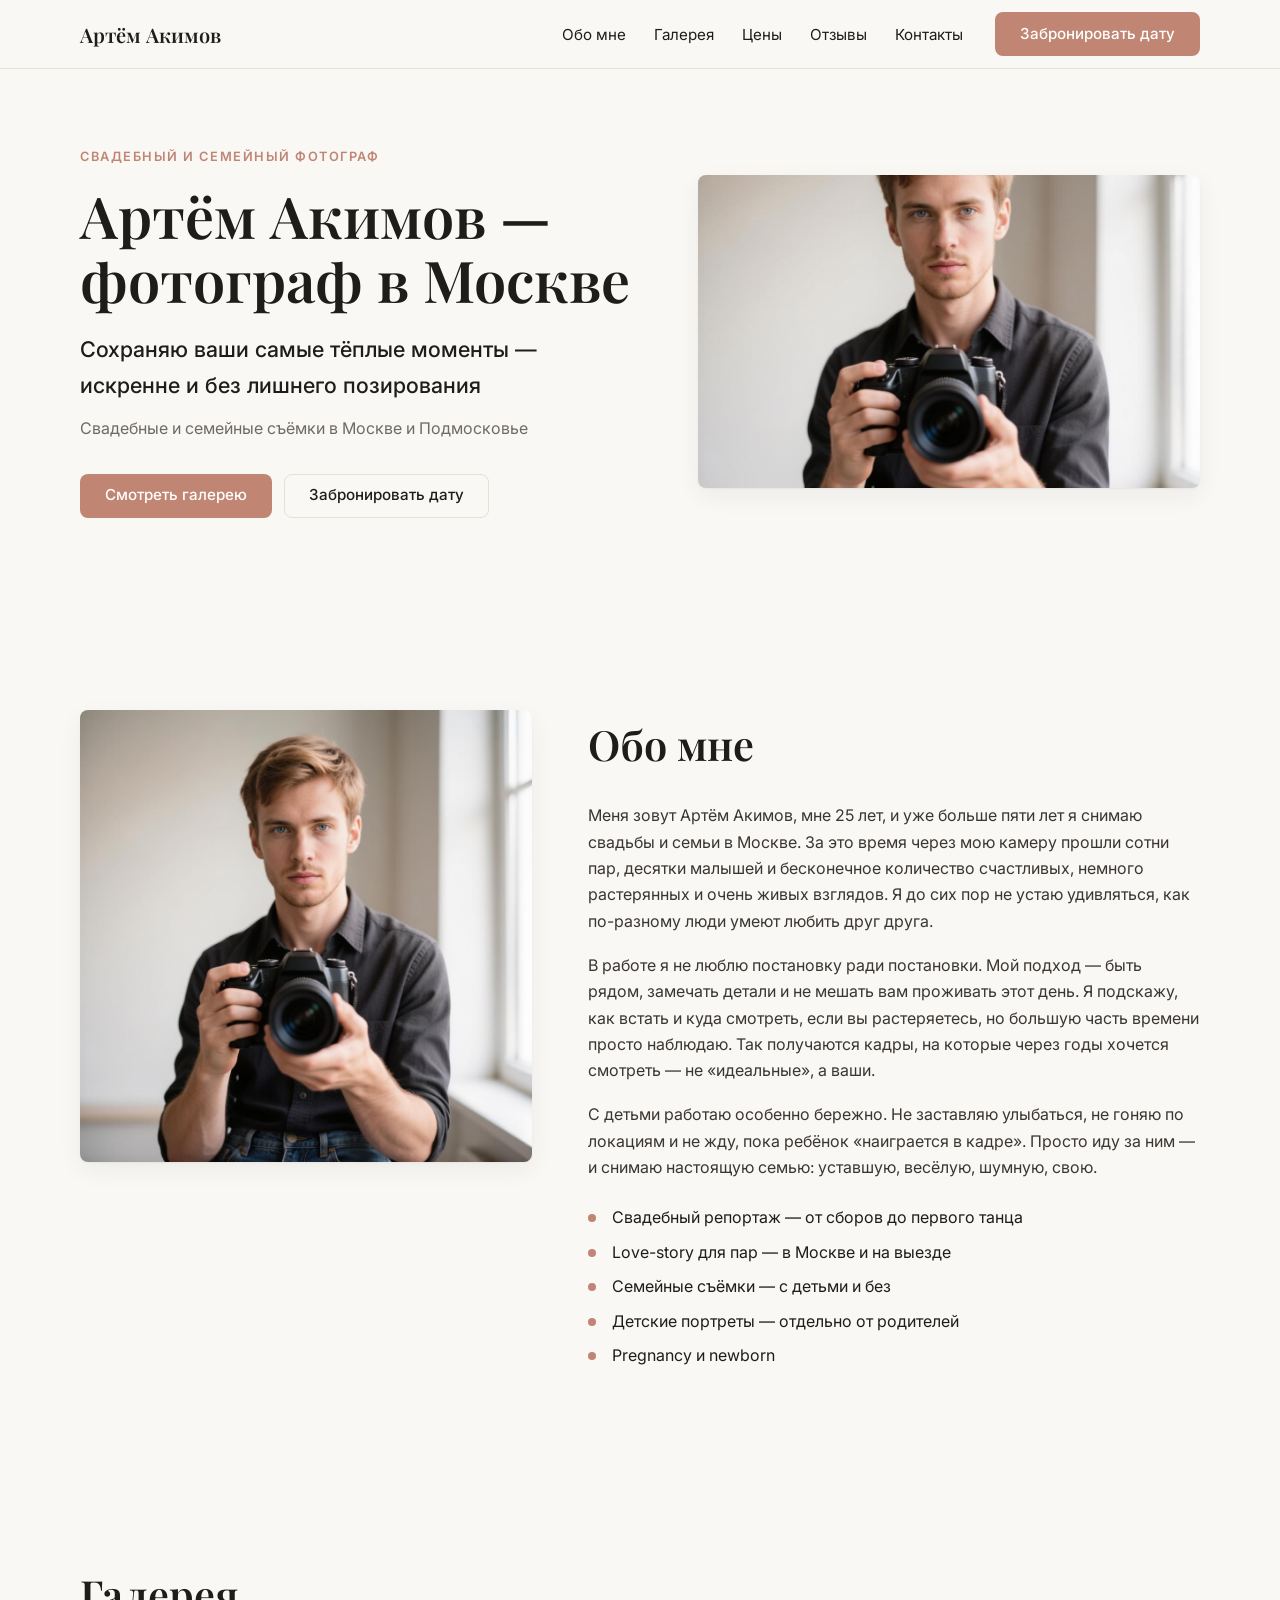
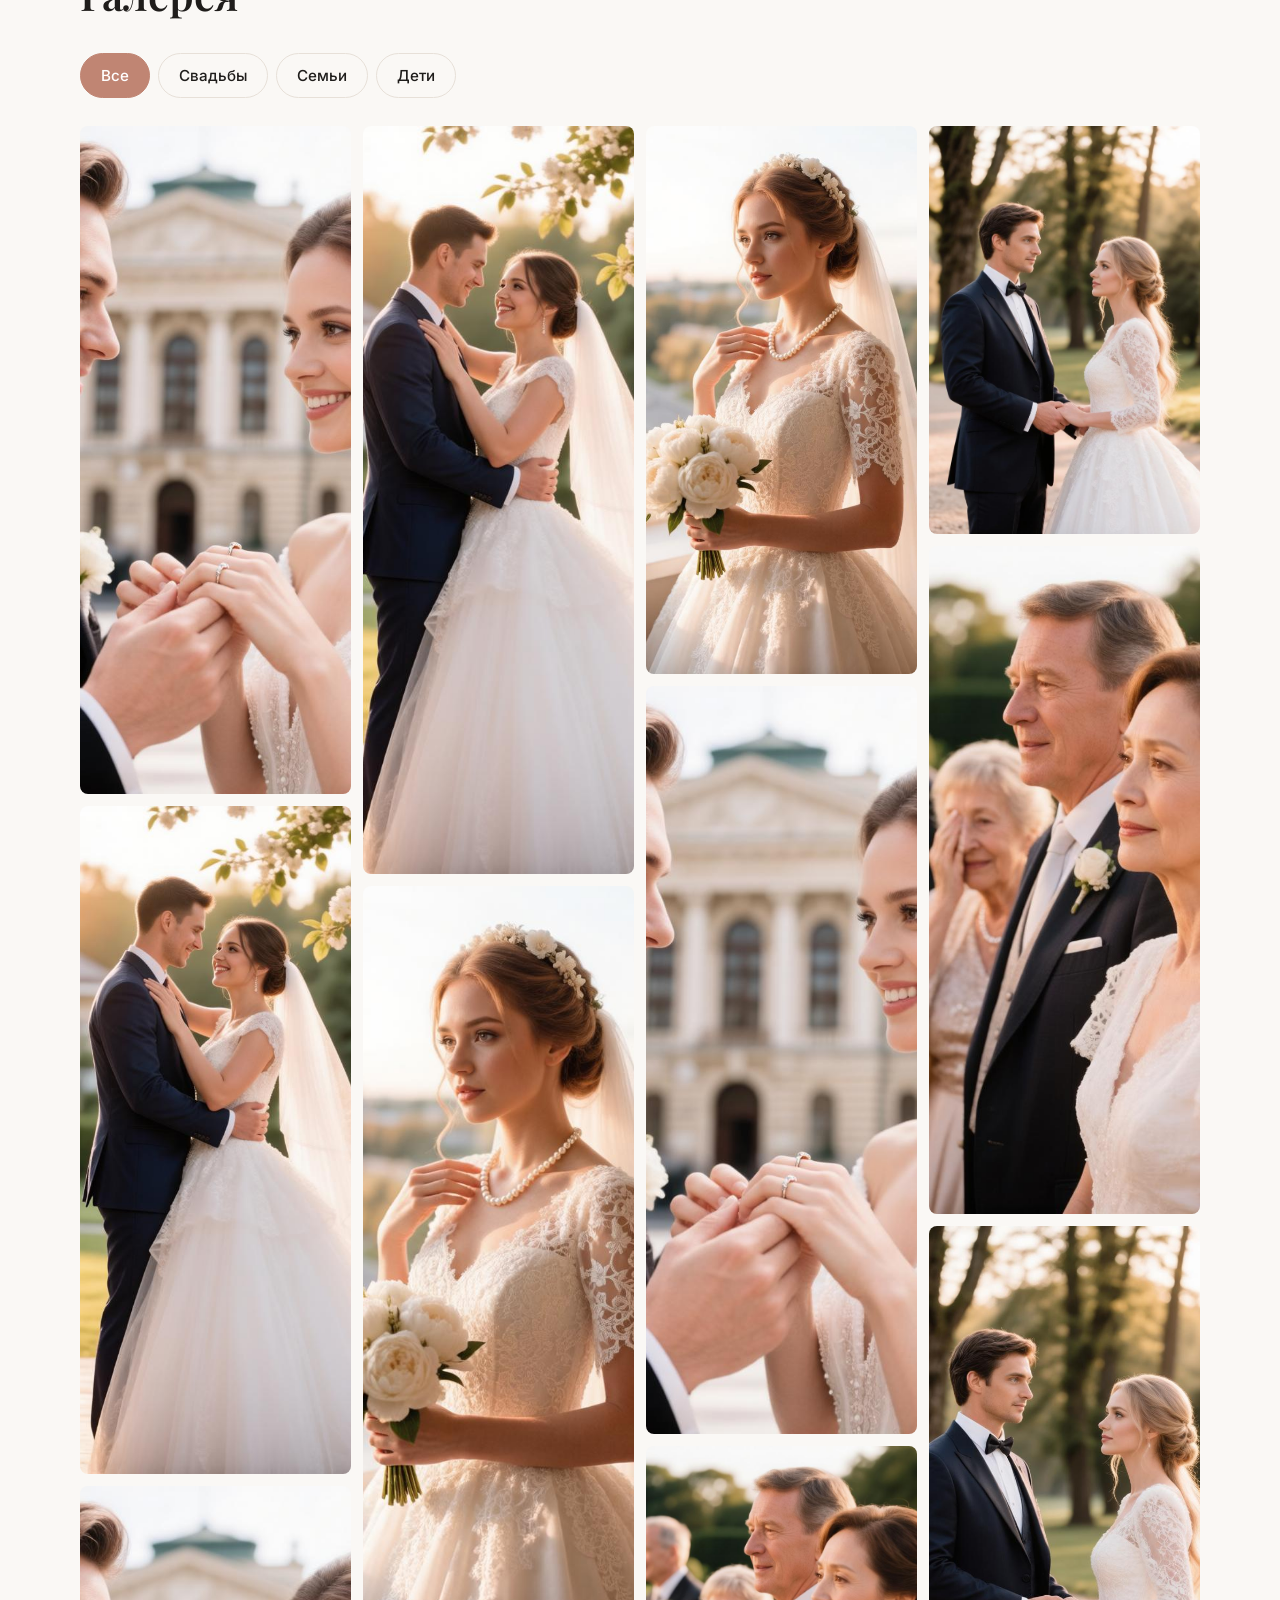
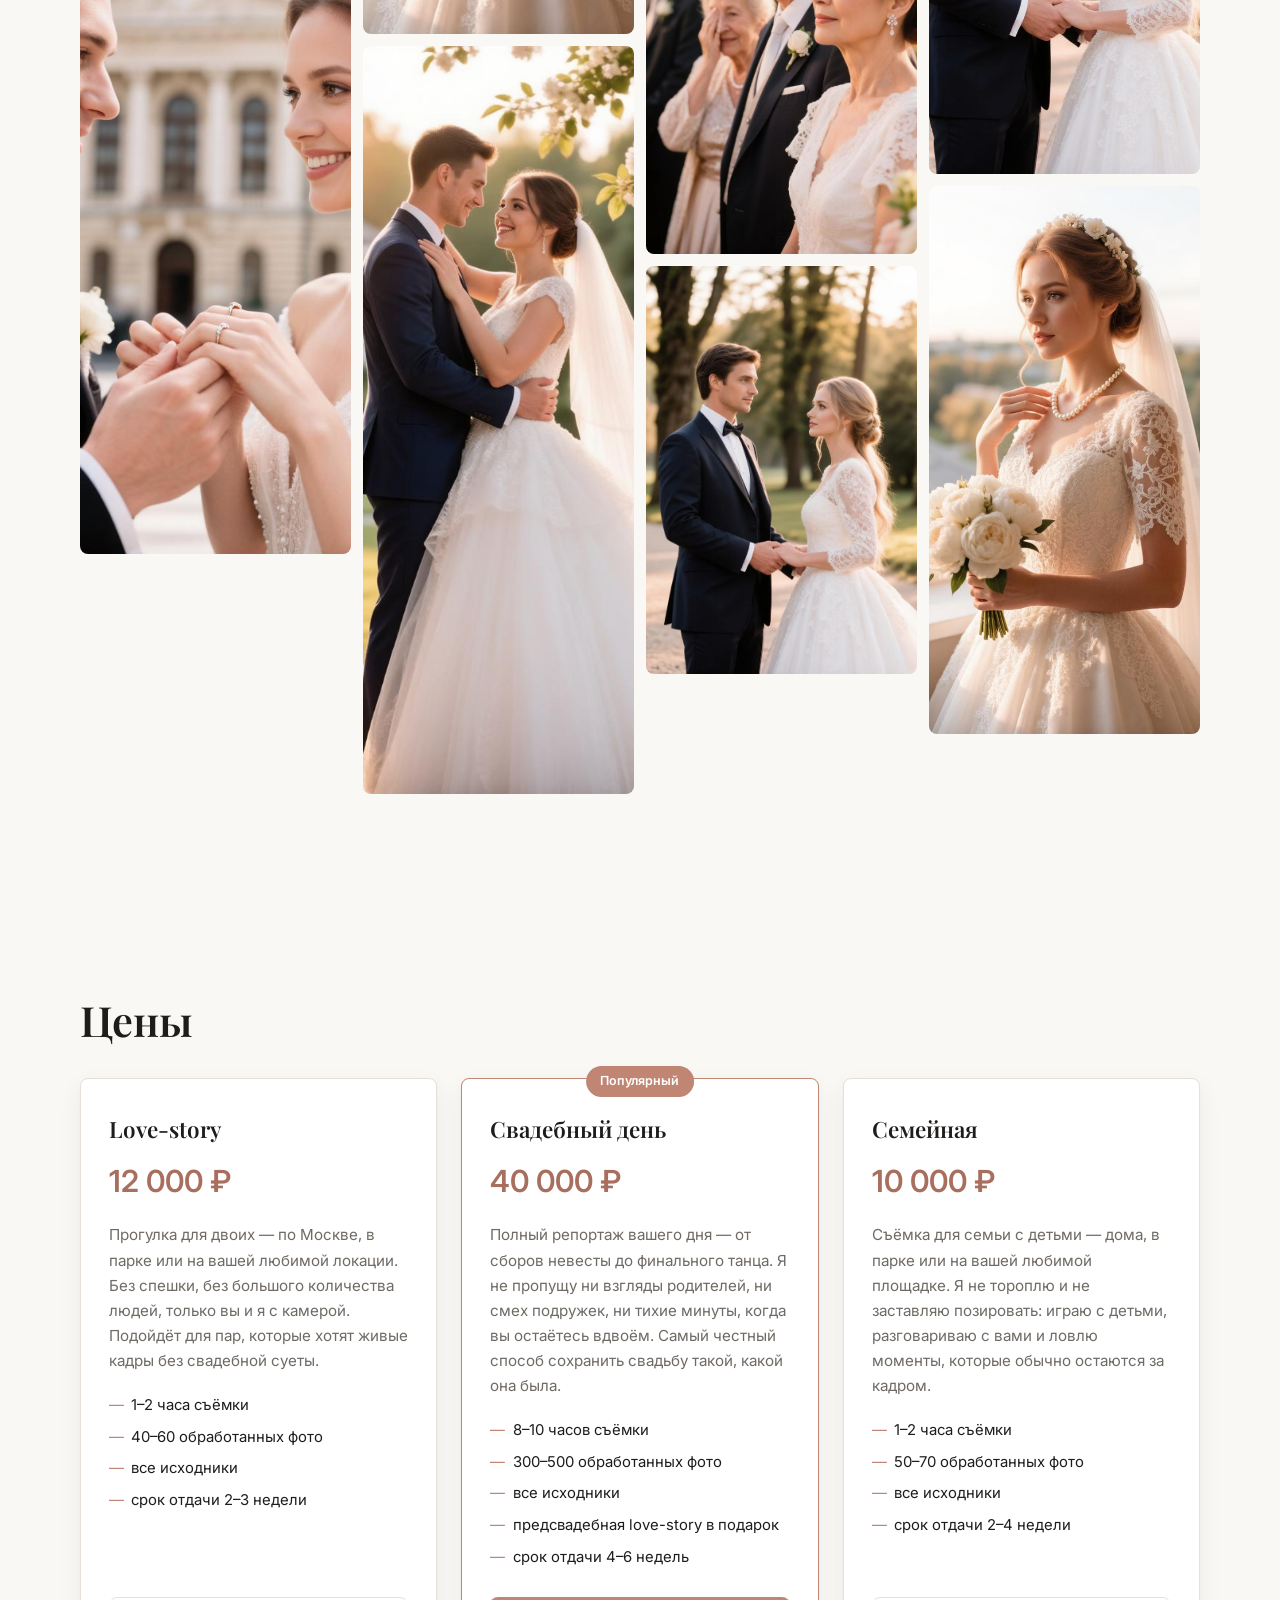
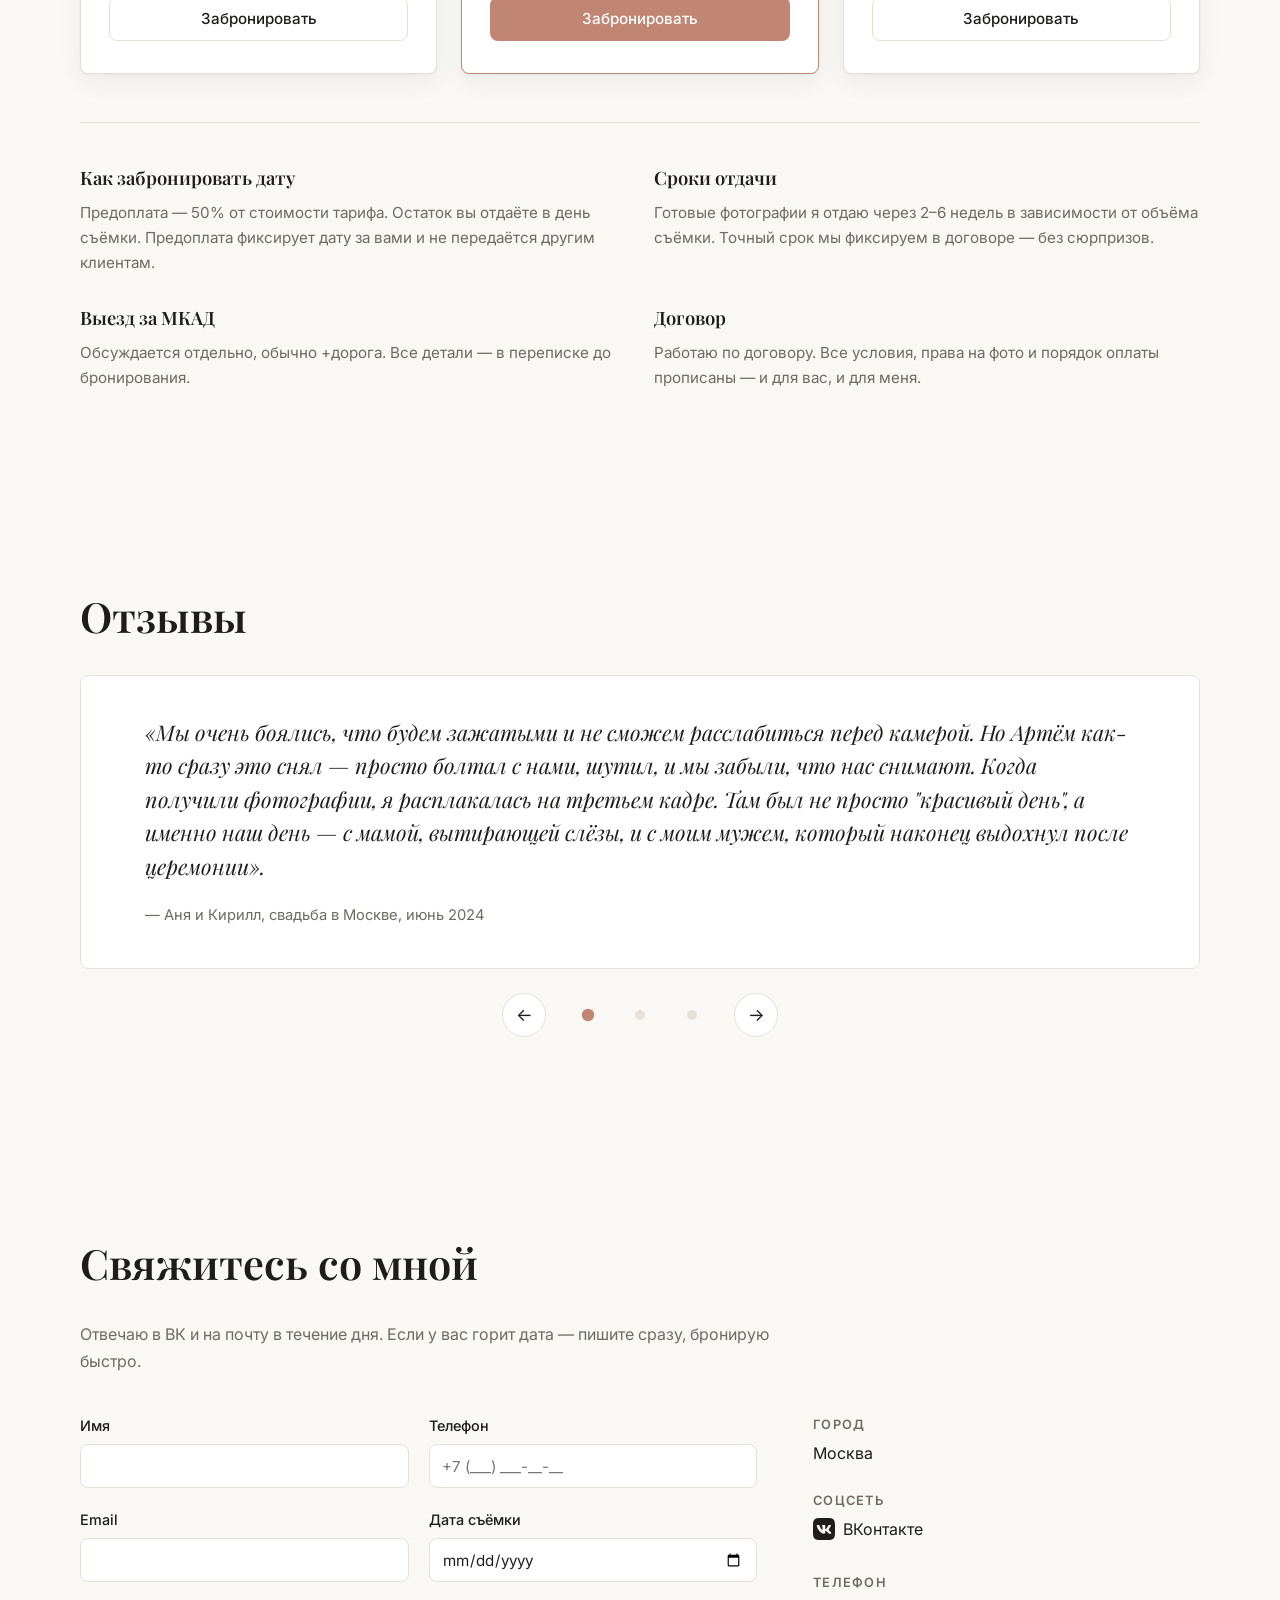
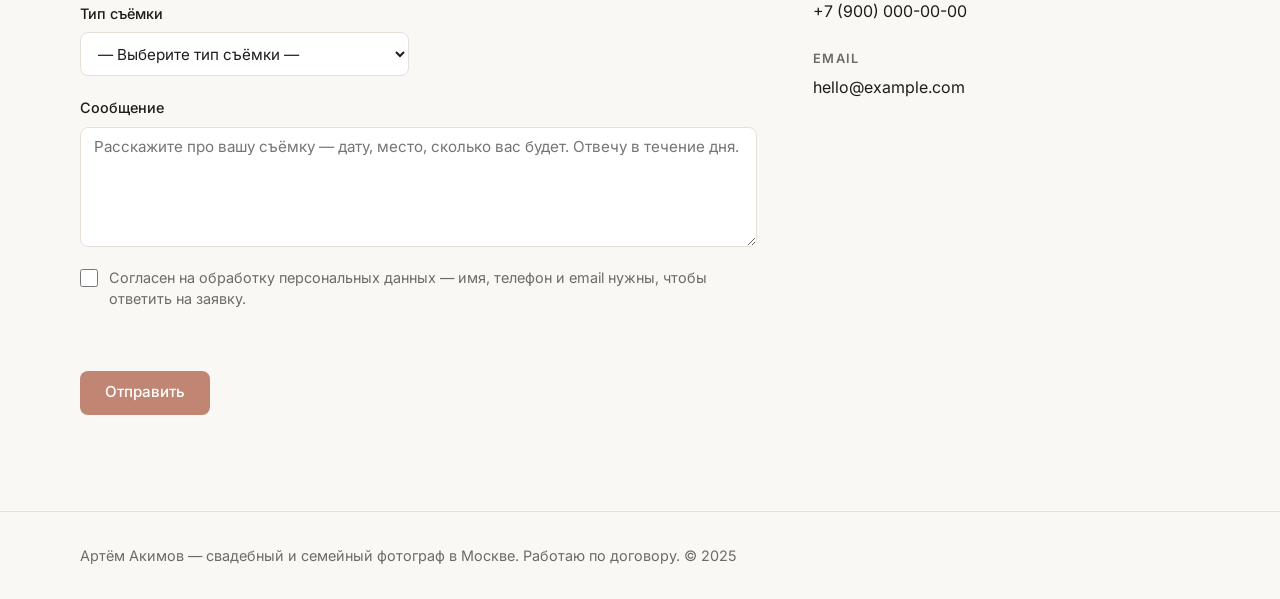
==== commit f83107b1: "Добавить сбор заявок в Excel на Яндекс Диске" ====
--- a/index.html
+++ b/index.html
@@ -364,19 +364,24 @@
         <p class="section__lead reveal">Отвечаю в ВК и на почту в течение дня. Если у вас горит дата — пишите сразу, бронирую быстро.</p>
 
         <div class="contacts__inner">
-          <!-- Форма-заглушка: для приёма заявок подключите Formspree / Netlify Forms / свой бэкенд -->
+          <!-- Заявки уходят в Yandex Cloud Function и сохраняются в Excel на Яндекс Диске.
+               Настройки — в yandex-config.js, инструкция — в README.md. -->
           <form class="form reveal" id="contactForm" action="#" method="post">
+            <div class="form__hp" aria-hidden="true">
+              <label for="company">Компания</label>
+              <input type="text" id="company" name="company" tabindex="-1" autocomplete="off">
+            </div>
             <div class="form__field">
               <label for="name">Имя</label>
-              <input type="text" id="name" name="name" required autocomplete="name">
+              <input type="text" id="name" name="name" required autocomplete="name" maxlength="80">
             </div>
             <div class="form__field">
               <label for="phone">Телефон</label>
-              <input type="tel" id="phone" name="phone" required autocomplete="phone" placeholder="+7 (___) ___-__-__">
+              <input type="tel" id="phone" name="phone" required autocomplete="phone" placeholder="+7 (___) ___-__-__" maxlength="30">
             </div>
             <div class="form__field">
               <label for="email">Email</label>
-              <input type="email" id="email" name="email" autocomplete="email">
+              <input type="email" id="email" name="email" autocomplete="email" maxlength="120">
             </div>
             <div class="form__field">
               <label for="date">Дата съёмки</label>
@@ -395,8 +400,13 @@
             </div>
             <div class="form__field form__field--full">
               <label for="message">Сообщение</label>
-              <textarea id="message" name="message" rows="5" placeholder="Расскажите про вашу съёмку — дату, место, сколько вас будет. Отвечу в течение дня."></textarea>
-            </div>
+              <textarea id="message" name="message" rows="5" maxlength="2000" placeholder="Расскажите про вашу съёмку — дату, место, сколько вас будет. Отвечу в течение дня."></textarea>
+            </div>
+            <label class="form__consent">
+              <input type="checkbox" id="consent" name="consent" required>
+              <span>Согласен на обработку персональных данных — имя, телефон и email нужны, чтобы ответить на заявку.</span>
+            </label>
+            <p class="form__status" id="formStatus" role="status" aria-live="polite"></p>
             <button class="btn btn--primary form__submit" type="submit">Отправить</button>
           </form>
 
@@ -449,6 +459,8 @@
   </div>
 
   <!-- Сначала применяем данные из админки, затем инициализируем галерею/лайтбокс -->
+  <!-- Настройки сбора заявок (ссылка на папку и адрес функции) -->
+  <script src="yandex-config.js" defer></script>
   <script src="content.js" defer></script>
   <script src="script.js" defer></script>
 </body>
--- a/style.css
+++ b/style.css
@@ -786,6 +786,61 @@
   justify-self: start;
 }
 
+.form__submit[disabled] {
+  opacity: .65;
+  cursor: progress;
+}
+
+.form__consent {
+  display: flex;
+  grid-column: 1 / -1;
+  gap: .65rem;
+  align-items: flex-start;
+  font-size: .9rem;
+  line-height: 1.5;
+  color: var(--muted);
+  cursor: pointer;
+}
+
+.form__consent input {
+  flex: 0 0 auto;
+  width: 1.15rem;
+  height: 1.15rem;
+  margin-top: .15rem;
+  accent-color: var(--accent);
+}
+
+.form__status {
+  grid-column: 1 / -1;
+  min-height: 1.4em;
+  margin: 0;
+  font-size: .925rem;
+  line-height: 1.5;
+}
+
+.form__status--success {
+  color: #2f6b46;
+}
+
+.form__status--error {
+  color: #a4453c;
+}
+
+.form__status a {
+  color: inherit;
+  text-decoration: underline;
+  text-underline-offset: .15em;
+}
+
+/* Honeypot: поле видят только боты */
+.form__hp {
+  position: absolute !important;
+  left: -9999px !important;
+  width: 1px;
+  height: 1px;
+  overflow: hidden;
+}
+
 .contacts__aside {
   display: grid;
   gap: 1.5rem;
